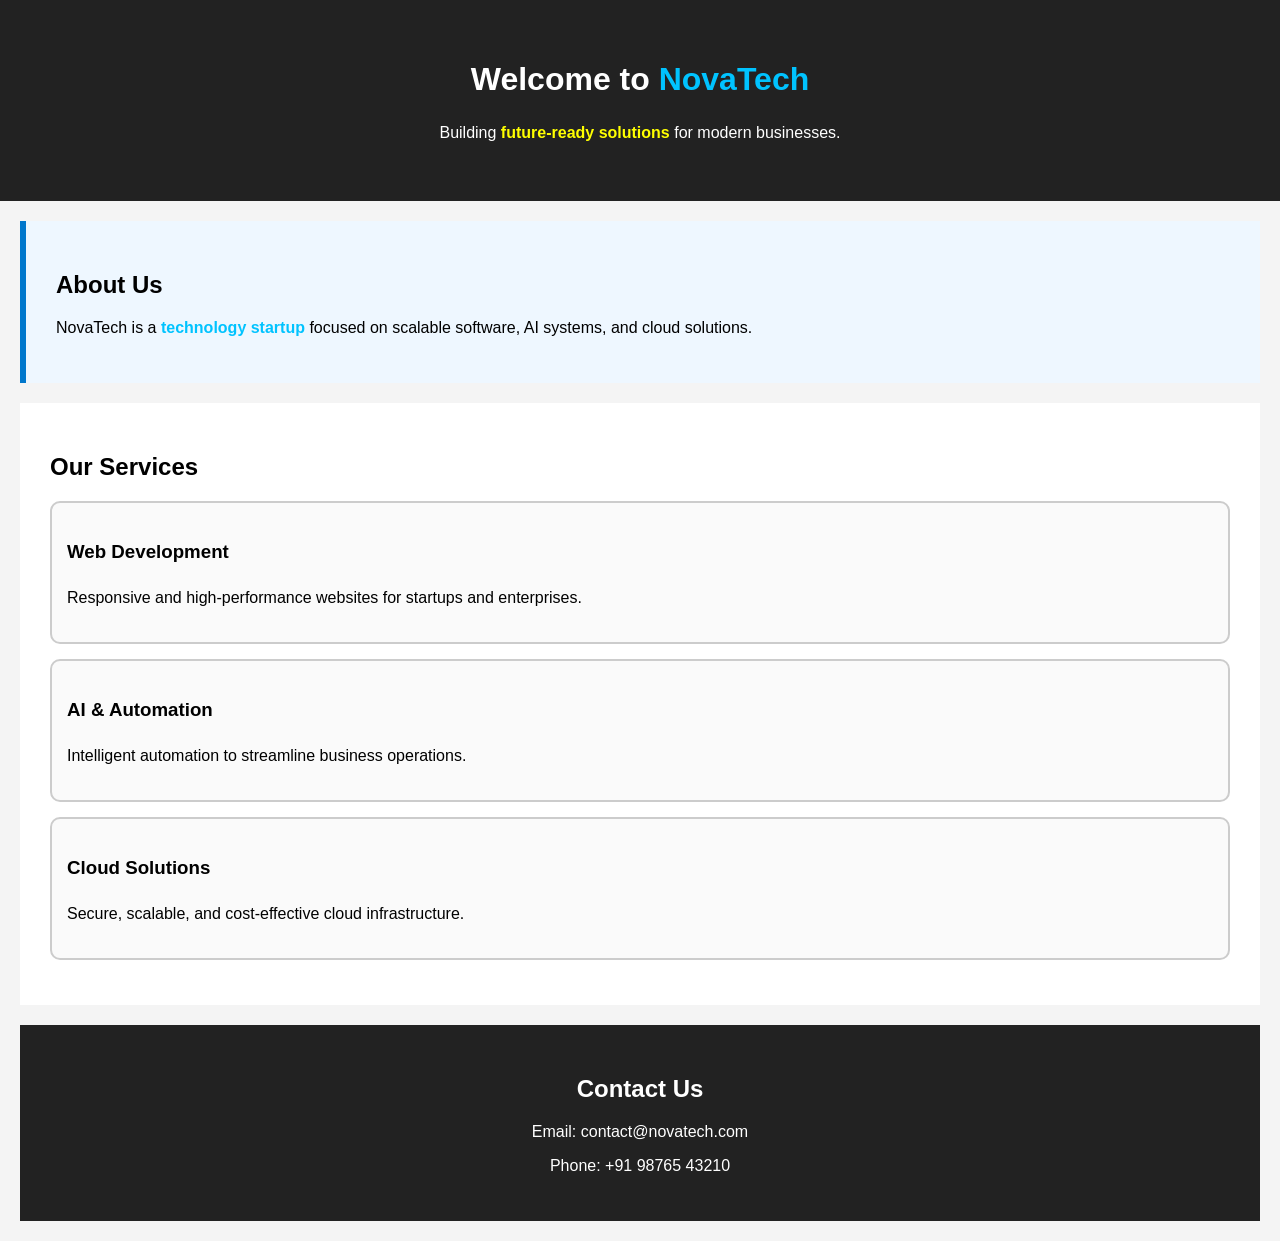
==== index.html @ 0f0f19b4 "Add index.html for GitHub Pages deployment" ====
<!DOCTYPE html>
<html lang="en">
<head>
    <meta charset="UTF-8">
    <title>NovaTech Solutions</title>

    <!-- 🔹 External CSS -->
    <link rel="stylesheet" href="style.css">

    <!-- 🔹 Internal CSS (override one section) -->
    <style>
        /* Internal CSS override */
        .about {
            background-color: #eef7ff;
            border-left: 6px solid #0077cc;
        }
    </style>
</head>

<body>

    <!-- ================= HERO SECTION ================= -->
    <div class="hero">
        <h1>Welcome to <span class="highlight">NovaTech</span></h1>
        <p>
            Building <span style="color: yellow; font-weight: bold;">
            future-ready solutions
            </span> for modern businesses.
        </p>
    </div>

    <!-- ================= ABOUT SECTION ================= -->
    <div class="section about">
        <h2>About Us</h2>
        <p>
            NovaTech is a <span class="highlight">technology startup</span> focused on
            scalable software, AI systems, and cloud solutions.
        </p>
    </div>

    <!-- ================= SERVICES SECTION ================= -->
    <div class="section">
        <h2>Our Services</h2>

        <div class="card">
            <h3>Web Development</h3>
            <p>
                Responsive and high-performance websites for startups and enterprises.
            </p>
        </div>

        <div class="card">
            <h3>AI & Automation</h3>
            <p>
                Intelligent automation to streamline business operations.
            </p>
        </div>

        <div class="card">
            <h3>Cloud Solutions</h3>
            <p>
                Secure, scalable, and cost-effective cloud infrastructure.
            </p>
        </div>
    </div>

    <!-- ================= CONTACT SECTION ================= -->
    <div class="section contact">
        <h2>Contact Us</h2>
        <p>Email: contact@novatech.com</p>
        <p>Phone: +91 98765 43210</p>
    </div>

</body>
</html>
---- style.css ----
/* ================= BASE STYLES ================= */

body {
    font-family: Arial, sans-serif;
    margin: 0;
    background-color: #f4f4f4;
}

/* ================= HERO BANNER ================= */

.hero {
    background-color: #222;
    color: white;
    text-align: center;
    padding: 40px;
}

.hero p {
    line-height: 1.6;
}

/* Highlight span */
.highlight {
    color: #00c3ff;
    font-weight: bold;
}

/* ================= SECTIONS ================= */

.section {
    padding: 30px;
    margin: 20px;
    background-color: white;
}

/* ================= CARD COMPONENTS ================= */

.card {
    border: 2px solid #ccc;
    padding: 15px;
    margin: 15px 0;
    border-radius: 10px;
    line-height: 1.6;
    background-color: #fafafa;
}

/* ================= CONTACT ================= */

.contact {
    background-color: #222;
    color: white;
    text-align: center;
}
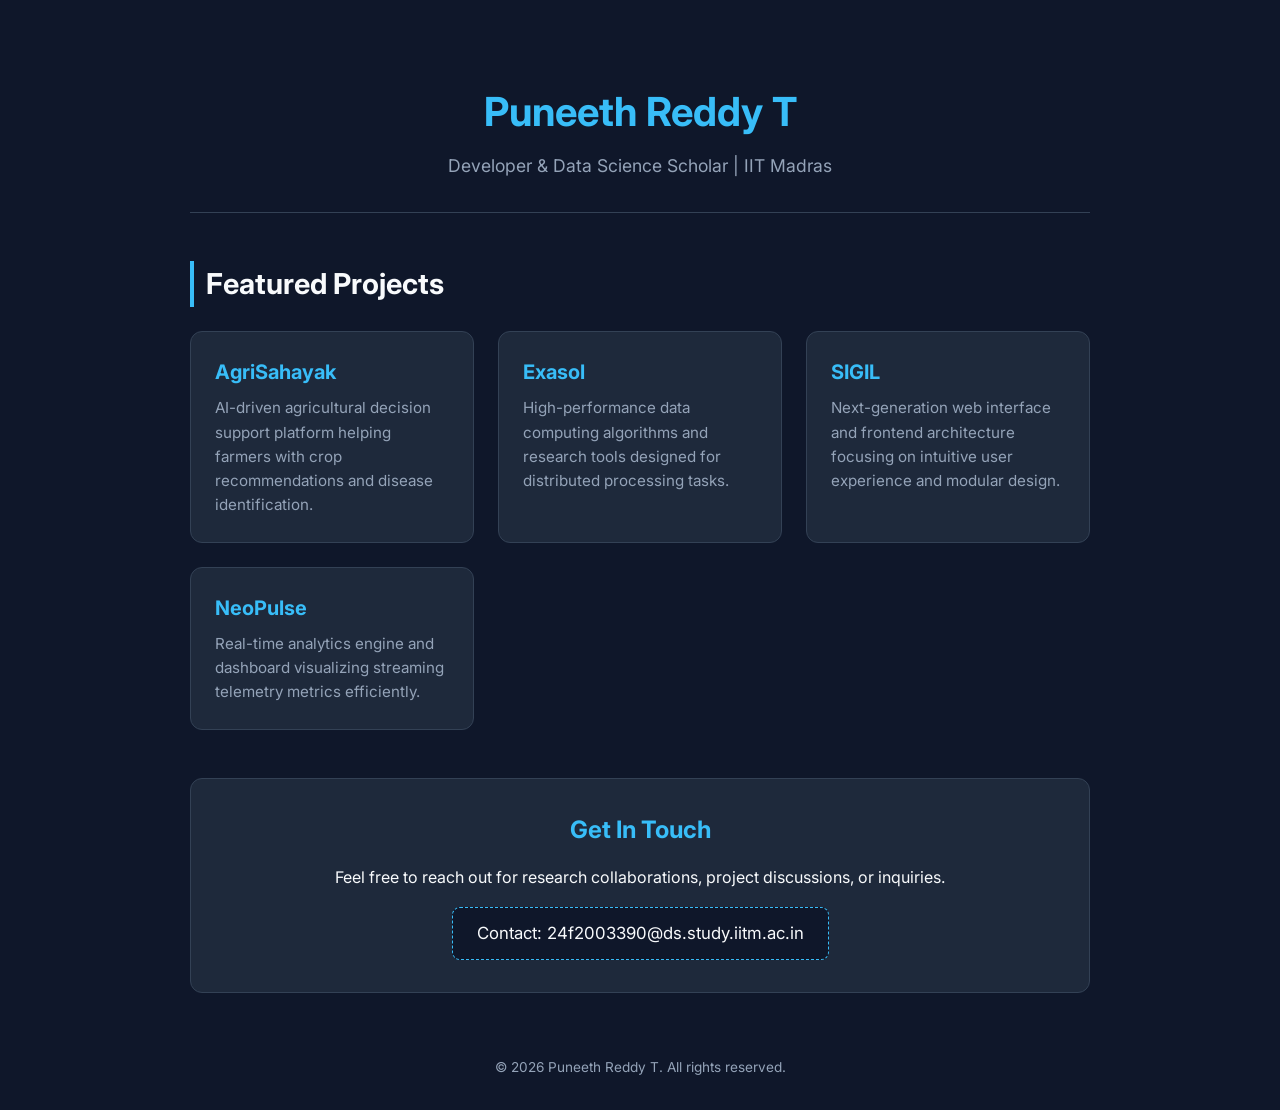
==== commit 03bdca7a: "Update portfolio for GitHub Pages with contact verification" ====
--- a/index.html
+++ b/index.html
@@ -2,74 +2,155 @@
 <html lang="en">
 <head>
     <meta charset="UTF-8">
-    <title>NovaTech Solutions</title>
-
-    <!-- 🔹 External CSS -->
-    <link rel="stylesheet" href="style.css">
-
-    <!-- 🔹 Internal CSS (override one section) -->
+    <meta name="viewport" content="width=device-width, initial-scale=1.0">
+    <title>Puneeth Reddy T - Developer Portfolio</title>
+    <link rel="preconnect" href="https://fonts.googleapis.com">
+    <link rel="preconnect" href="https://fonts.gstatic.com" crossorigin>
+    <link href="https://fonts.googleapis.com/css2?family=Inter:wght@300;400;600;700&display=swap" rel="stylesheet">
     <style>
-        /* Internal CSS override */
-        .about {
-            background-color: #eef7ff;
-            border-left: 6px solid #0077cc;
+        :root {
+            --bg-color: #0f172a;
+            --card-bg: #1e293b;
+            --text-primary: #f8fafc;
+            --text-secondary: #94a3b8;
+            --accent: #38bdf8;
+            --accent-glow: rgba(56, 189, 248, 0.15);
+        }
+        * {
+            box-sizing: border-box;
+            margin: 0;
+            padding: 0;
+        }
+        body {
+            font-family: 'Inter', sans-serif;
+            background-color: var(--bg-color);
+            color: var(--text-primary);
+            line-height: 1.6;
+            padding: 2rem 1rem;
+        }
+        .container {
+            max-width: 900px;
+            margin: 0 auto;
+        }
+        header {
+            text-align: center;
+            padding: 3rem 1rem 2rem;
+            border-bottom: 1px solid #334155;
+            margin-bottom: 3rem;
+        }
+        header h1 {
+            font-size: 2.5rem;
+            font-weight: 700;
+            color: var(--accent);
+            margin-bottom: 0.5rem;
+        }
+        header p {
+            color: var(--text-secondary);
+            font-size: 1.1rem;
+        }
+        .section-title {
+            font-size: 1.8rem;
+            margin-bottom: 1.5rem;
+            color: var(--text-primary);
+            border-left: 4px solid var(--accent);
+            padding-left: 0.75rem;
+        }
+        .projects-grid {
+            display: grid;
+            grid-template-columns: repeat(auto-fit, minmax(260px, 1fr));
+            gap: 1.5rem;
+            margin-bottom: 3rem;
+        }
+        .card {
+            background-color: var(--card-bg);
+            border: 1px solid #334155;
+            border-radius: 12px;
+            padding: 1.5rem;
+            transition: transform 0.2s, border-color 0.2s;
+        }
+        .card:hover {
+            transform: translateY(-4px);
+            border-color: var(--accent);
+            box-shadow: 0 8px 24px var(--accent-glow);
+        }
+        .card h3 {
+            font-size: 1.25rem;
+            color: var(--accent);
+            margin-bottom: 0.5rem;
+        }
+        .card p {
+            color: var(--text-secondary);
+            font-size: 0.95rem;
+        }
+        .contact-section {
+            background-color: var(--card-bg);
+            border: 1px solid #334155;
+            border-radius: 12px;
+            padding: 2rem;
+            text-align: center;
+            margin-bottom: 2rem;
+        }
+        .contact-section h2 {
+            margin-bottom: 1rem;
+            color: var(--accent);
+        }
+        .email-box {
+            display: inline-block;
+            background: #0f172a;
+            border: 1px dashed var(--accent);
+            padding: 0.75rem 1.5rem;
+            border-radius: 8px;
+            margin-top: 1rem;
+            font-size: 1.05rem;
+        }
+        footer {
+            text-align: center;
+            color: var(--text-secondary);
+            font-size: 0.85rem;
+            padding-top: 2rem;
         }
     </style>
 </head>
+<body>
+    <div class="container">
+        <header>
+            <h1>Puneeth Reddy T</h1>
+            <p>Developer & Data Science Scholar | IIT Madras</p>
+        </header>
 
-<body>
+        <section>
+            <h2 class="section-title">Featured Projects</h2>
+            <div class="projects-grid">
+                <div class="card">
+                    <h3>AgriSahayak</h3>
+                    <p>AI-driven agricultural decision support platform helping farmers with crop recommendations and disease identification.</p>
+                </div>
+                <div class="card">
+                    <h3>Exasol</h3>
+                    <p>High-performance data computing algorithms and research tools designed for distributed processing tasks.</p>
+                </div>
+                <div class="card">
+                    <h3>SIGIL</h3>
+                    <p>Next-generation web interface and frontend architecture focusing on intuitive user experience and modular design.</p>
+                </div>
+                <div class="card">
+                    <h3>NeoPulse</h3>
+                    <p>Real-time analytics engine and dashboard visualizing streaming telemetry metrics efficiently.</p>
+                </div>
+            </div>
+        </section>
 
-    <!-- ================= HERO SECTION ================= -->
-    <div class="hero">
-        <h1>Welcome to <span class="highlight">NovaTech</span></h1>
-        <p>
-            Building <span style="color: yellow; font-weight: bold;">
-            future-ready solutions
-            </span> for modern businesses.
-        </p>
+        <section class="contact-section">
+            <h2>Get In Touch</h2>
+            <p>Feel free to reach out for research collaborations, project discussions, or inquiries.</p>
+            <div class="email-box">
+                Contact: <!--email_off-->24f2003390@ds.study.iitm.ac.in<!--/email_off-->
+            </div>
+        </section>
+
+        <footer>
+            <p>&copy; 2026 Puneeth Reddy T. All rights reserved.</p>
+        </footer>
     </div>
-
-    <!-- ================= ABOUT SECTION ================= -->
-    <div class="section about">
-        <h2>About Us</h2>
-        <p>
-            NovaTech is a <span class="highlight">technology startup</span> focused on
-            scalable software, AI systems, and cloud solutions.
-        </p>
-    </div>
-
-    <!-- ================= SERVICES SECTION ================= -->
-    <div class="section">
-        <h2>Our Services</h2>
-
-        <div class="card">
-            <h3>Web Development</h3>
-            <p>
-                Responsive and high-performance websites for startups and enterprises.
-            </p>
-        </div>
-
-        <div class="card">
-            <h3>AI & Automation</h3>
-            <p>
-                Intelligent automation to streamline business operations.
-            </p>
-        </div>
-
-        <div class="card">
-            <h3>Cloud Solutions</h3>
-            <p>
-                Secure, scalable, and cost-effective cloud infrastructure.
-            </p>
-        </div>
-    </div>
-
-    <!-- ================= CONTACT SECTION ================= -->
-    <div class="section contact">
-        <h2>Contact Us</h2>
-        <p>Email: contact@novatech.com</p>
-        <p>Phone: +91 98765 43210</p>
-    </div>
-
 </body>
 </html>
